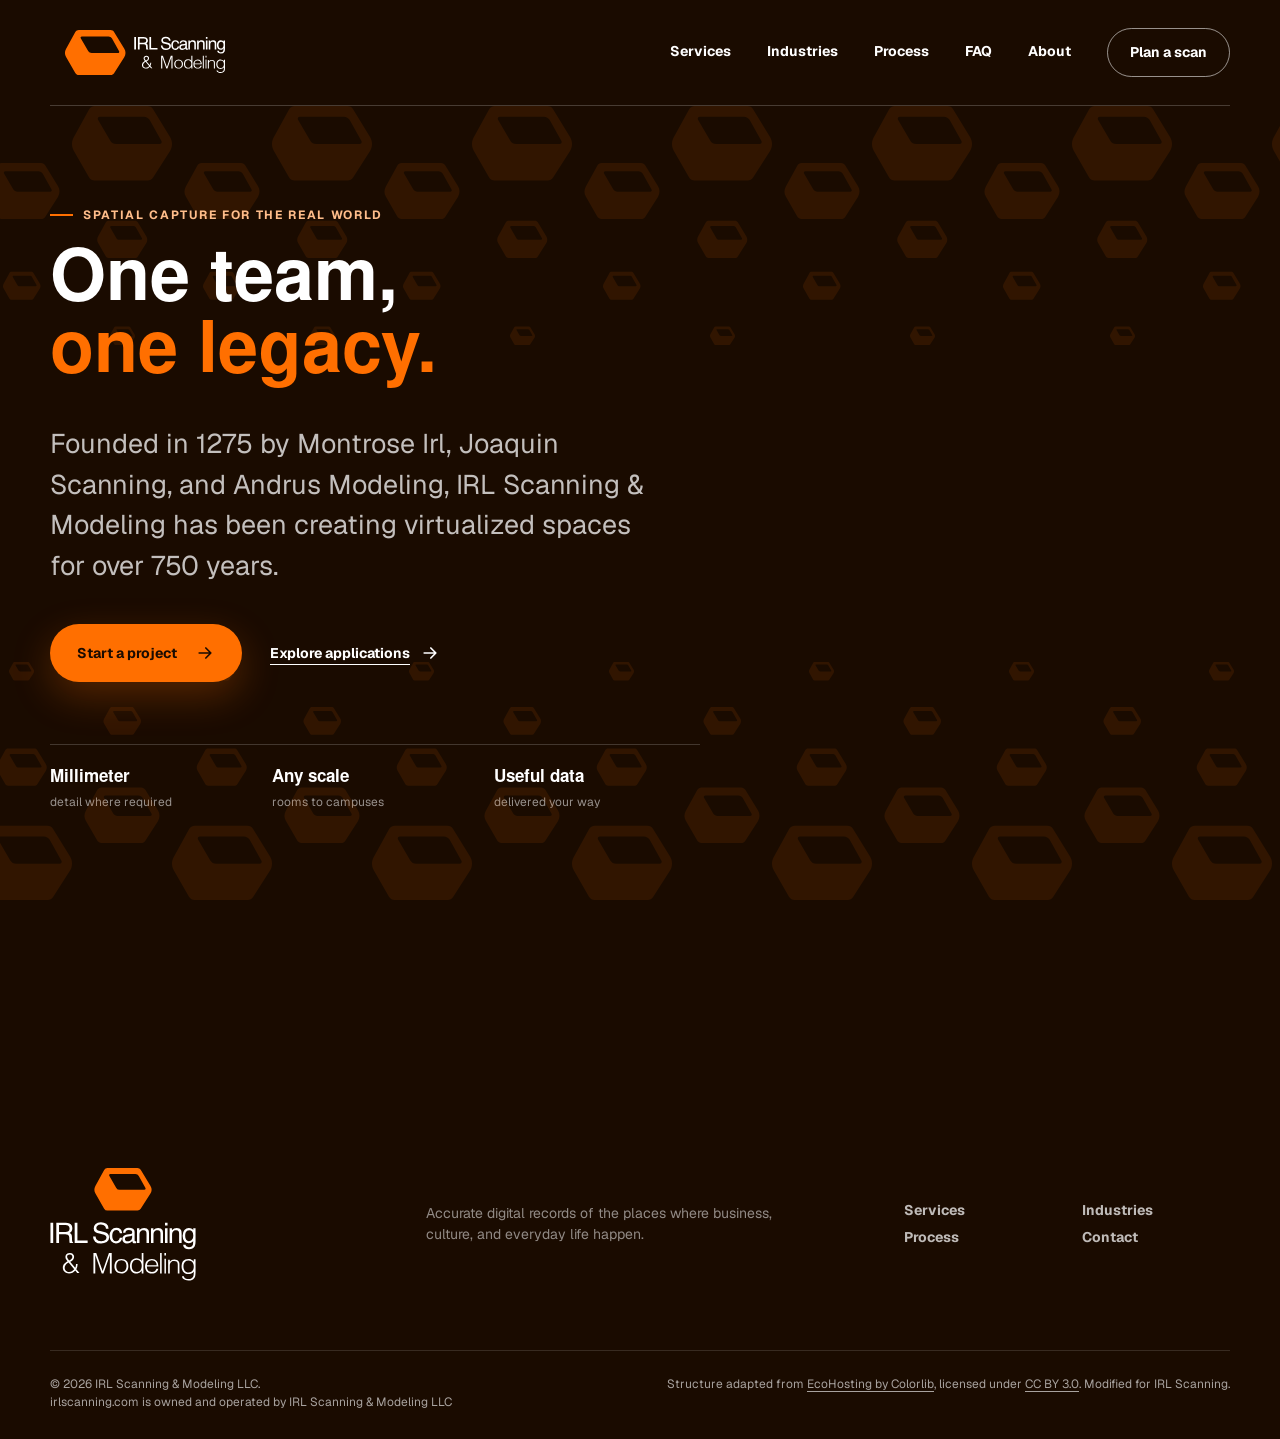
==== public/about.html @ f0e257f5 "feat: add placeholder about.html page" ====
<!doctype html>
<html lang="en">
  <head>
    <meta charset="utf-8" />
    <meta name="viewport" content="width=device-width, initial-scale=1" />
    <meta
      name="description"
      content="IRL Scanning creates accurate 3D digital records of venues, properties, museums, and complex environments."
    />
    <meta name="theme-color" content="#1a0b00" />
    <title>IRL Scanning | About Us</title>
    <link rel="icon" href="favicon.svg" type="image/svg+xml" sizes="any" />
    <link
      rel="preload"
      href="fonts/nimbus-sans-l-bold.otf"
      as="font"
      type="font/otf"
      crossorigin
    />
    <link
      rel="preload"
      href="fonts/geist-variable.woff2"
      as="font"
      type="font/woff2"
      crossorigin
    />
    <link rel="stylesheet" href="styles.css" />
  </head>
  <body class="contact-page">
    <a class="skip-link" href="#main-content">Skip to contact form</a>

    <svg class="icon-library" aria-hidden="true">
      <symbol id="icon-arrow" viewBox="0 0 24 24">
        <path d="M5 12h14m-6-6 6 6-6 6" />
      </symbol>
    </svg>

    <header class="site-header">
      <div class="shell header-inner">
        <a class="brand" href="index.html">
          <img
            class="brand-logo"
            src="images/IRL_Logo_Hrz_Orng_Wht.svg"
            width="1781"
            height="703"
            alt="IRL Scanning and Modeling"
          />
        </a>

        <nav class="desktop-nav" aria-label="Primary navigation">
          <a href="index.html#services">Services</a>
          <a href="index.html#industries">Industries</a>
          <a href="index.html#process">Process</a>
          <a href="index.html#faq">FAQ</a>
          <a href="about.html">About</a>
          <a class="nav-cta" href="contact.html">Plan a scan</a>
        </nav>

        <details class="mobile-nav">
          <summary>Menu</summary>
          <nav aria-label="Mobile navigation">
            <a href="index.html#services">Services</a>
            <a href="index.html#industries">Industries</a>
            <a href="index.html#process">Process</a>
            <a href="index.html#faq">FAQ</a>
            <a href="about.html">About</a>
            <a href="contact.html">Plan a scan</a>
          </nav>
        </details>
      </div>
    </header>

    <main class="about-main" id="main-content">
      <section class="hero hero-about" id="top">
        <div class="shell">
          <div class="hero-copy">
            <p class="eyebrow eyebrow-light">
              <span></span> Spatial capture for the real world
            </p>
            <h1>One team,<br /><em>one legacy.</em></h1>
            <p class="hero-lede">
              Founded in 1275 by Montrose Irl, Joaquin Scanning, and Andrus
              Modeling, IRL Scanning &amp; Modeling has been creating
              virtualized spaces for over 750 years.<br />
            </p>
            <div class="hero-actions">
              <a class="button button-primary" href="contact.html"
                >Start a project
                <svg aria-hidden="true"><use href="#icon-arrow" /></svg>
              </a>
              <a class="text-link text-link-light" href="index.html#industries"
                >Explore applications
                <svg aria-hidden="true"><use href="#icon-arrow" /></svg>
              </a>
            </div>
            <dl class="hero-stats">
              <div>
                <dt>Millimeter</dt>
                <dd>detail where required</dd>
              </div>
              <div>
                <dt>Any scale</dt>
                <dd>rooms to campuses</dd>
              </div>
              <div>
                <dt>Useful data</dt>
                <dd>delivered your way</dd>
              </div>
            </dl>
          </div>
        </div>
      </section>
    </main>

    <footer class="site-footer">
      <div class="shell footer-main">
        <a class="brand footer-brand" href="#top">
          <img
            class="brand-logo"
            src="images/IRL_Logo_Vrt_Orng_Wht.svg"
            width="354"
            height="279"
            alt="IRL Scanning and Modeling"
          />
        </a>
        <p>
          Accurate digital records of the places where business, culture, and
          everyday life happen.
        </p>
        <nav aria-label="Footer navigation">
          <a href="#services">Services</a>
          <a href="#industries">Industries</a>
          <a href="#process">Process</a>
          <a href="contact.html">Contact</a>
        </nav>
      </div>
      <div class="shell footer-bottom">
        <p>
          &copy; 2026 IRL Scanning &amp; Modeling LLC.<br />irlscanning.com is
          owned and operated by IRL Scanning &amp; Modeling LLC
        </p>
        <p>
          Structure adapted from
          <a href="https://colorlib.com/wp/template/ecohosting/"
            >EcoHosting by Colorlib</a
          >, licensed under
          <a href="https://creativecommons.org/licenses/by/3.0/">CC BY 3.0</a>.
          Modified for IRL Scanning.
        </p>
      </div>
    </footer>
  </body>
</html>
---- public/styles.css ----
@font-face {
  font-family: "Nimbus Sans L";
  src: url("fonts/nimbus-sans-l-bold.otf") format("opentype");
  font-display: swap;
  font-style: normal;
  font-weight: 700;
}

@font-face {
  font-family: "Geist";
  src: url("fonts/geist-variable.woff2") format("woff2");
  font-display: swap;
  font-style: normal;
  font-weight: 100 900;
}

:root {
  color-scheme: light;
  --ink: #1a0b00;
  --orange: #ff6f00;
  --dark-orange: #a34700;
  --light-orange: #ffbd8a;
  --cream: #fff2e9;
  --warm-white: #f9f4f2;
  --white: #ffffff;
  --blue: #0053ce;
  --yellow: #ffce00;
  --pink: #ffa1cc;
  --heading: "Nimbus Sans L", "Helvetica Neue", Arial, sans-serif;
  --body: "Geist", "Helvetica Neue", Arial, sans-serif;
  --type-h1-size: 72px;
  --type-h2-size: 60px;
  --type-h3-size: 40px;
  --type-body-size: 27px;
  --type-heading-line: 1;
  --type-body-line: 1.5;
  --brand-logo-width: 190px;
  --footer-logo-layout-offset: -14.96px -22.44px -22.44px;
  --shadow: 0 24px 70px rgba(26, 11, 0, 0.12);
  --radius: 28px;
  --shell: min(1180px, calc(100% - 48px));
}

* {
  box-sizing: border-box;
}

html {
  scroll-behavior: smooth;
  scroll-padding-top: 106px;
}

body {
  margin: 0;
  overflow-x: hidden;
  background: var(--warm-white);
  color: var(--ink);
  font-family: var(--body);
  font-size: var(--type-body-size);
  line-height: var(--type-body-line);
  -webkit-font-smoothing: antialiased;
}

body::selection {
  background: var(--yellow);
  color: var(--ink);
}

a {
  color: inherit;
}

svg {
  display: block;
}

.icon-library {
  position: absolute;
  width: 0;
  height: 0;
  overflow: hidden;
}

.skip-link {
  position: fixed;
  top: 12px;
  left: 12px;
  z-index: 100;
  padding: 10px 16px;
  transform: translateY(-160%);
  border-radius: 100px;
  background: var(--white);
  color: var(--ink);
  font-weight: 700;
}

.skip-link:focus {
  transform: translateY(0);
}

.shell {
  width: var(--shell);
  margin-inline: auto;
}

.section {
  padding-block: 120px;
}

.site-header {
  position: sticky;
  background: var(--ink);
  inset: 0 0 auto;
  z-index: 20;
  color: var(--white);
}

.header-inner {
  min-height: 106px;
  display: flex;
  align-items: center;
  justify-content: space-between;
  border-bottom: 1px solid rgba(255, 255, 255, 0.2);
}

.brand {
  display: block;
  flex: 0 0 auto;
  color: inherit;
  text-decoration: none;
}

.brand-logo {
  display: block;
  width: var(--brand-logo-width);
  height: auto;
}

.footer-brand {
  justify-self: start;
  margin: var(--footer-logo-layout-offset);
}

.desktop-nav {
  display: flex;
  align-items: center;
  gap: 36px;
}

.desktop-nav a,
.mobile-nav a {
  font-size: 14px;
  font-weight: 700;
  text-decoration: none;
}

.desktop-nav a:not(.nav-cta) {
  padding-block: 14px;
  border-bottom: 2px solid transparent;
}

.desktop-nav a:not(.nav-cta):hover,
.desktop-nav a:not(.nav-cta):focus-visible {
  border-color: var(--blue);
}

.nav-cta {
  padding: 13px 22px;
  border: 1px solid rgba(255, 255, 255, 0.55);
  border-radius: 999px;
  transition:
    transform 180ms ease,
    background-color 180ms ease,
    color 180ms ease;
}

.nav-cta:hover,
.nav-cta:focus-visible,
.mobile-nav summary:hover,
.mobile-nav summary:focus-visible {
  border-color: var(--blue);
  background: var(--blue);
}

.mobile-nav {
  display: none;
}

.mobile-nav a:hover {
  background: var(--blue);
  color: var(--white);
}

.hero {
  position: relative;
  min-height: 900px;
  overflow: hidden;
  padding-top: 10px;
  background: var(--ink);
  color: var(--white);
}

.hero-about {
  background: none;
}

.hero-glow {
  position: absolute;
  bottom: -10px;
  left: 0;
  width: 100%;
  height: 130px;
}

.hero-glow path {
  fill: var(--orange);
}

.hero-grid {
  position: relative;
  z-index: 2;
  min-height: 690px;
  display: grid;
  grid-template-columns: minmax(0, 1.02fr) minmax(420px, 0.98fr);
  align-items: center;
  gap: 32px;
  padding-block: 70px 110px;
}

/* Full logo option */
/* .hero-grid::before {
  content: "";
  position: absolute;
  top: 50px;
  left: -120px;
  width: 580px;
  height: 580px;
  background-image: url("favicon.svg");
  background-position: top left;
  background-repeat: no-repeat;
  background-size: contain;
  opacity: 0.1;
  pointer-events: none;
} */

/* inverted logo upper bar option */
.hero-grid::before {
  content: "";
  position: absolute;
  top: -1800px;
  left: -1100px;
  width: 2080px;
  height: 2080px;
  background-image: url("favicon.svg");
  background-position: top left;
  background-repeat: no-repeat;
  background-size: contain;
  opacity: 0.1;
  transform: scaleX(-1) rotate(180deg);
  pointer-events: none;
}

.eyebrow,
.section-kicker {
  display: flex;
  align-items: center;
  gap: 10px;
  margin: 0 0 24px;
  color: var(--dark-orange);
  font-size: 12px;
  font-weight: 700;
  letter-spacing: 0.14em;
  text-transform: uppercase;
}

.eyebrow span {
  width: 23px;
  height: 2px;
  background: var(--orange);
}

.eyebrow-light {
  color: var(--light-orange);
}

.hero h1,
.section-heading h2,
.feature-copy h2,
.faq-intro h2,
.contact h2 {
  margin: 0;
  font-family: var(--heading);
  font-weight: 700;
  letter-spacing: 0;
}

.hero h1 {
  max-width: 720px;
  font-size: var(--type-h1-size);
  line-height: var(--type-heading-line);
}

.hero h1 em {
  color: var(--orange);
  font-style: normal;
}

.hero-lede {
  max-width: 620px;
  margin: 32px 0 38px;
  color: rgba(255, 255, 255, 0.74);
  font-size: var(--type-body-size);
  line-height: var(--type-body-line);
}

.hero-actions {
  display: flex;
  align-items: center;
  gap: 28px;
}

.button {
  min-height: 58px;
  display: inline-flex;
  align-items: center;
  justify-content: center;
  gap: 18px;
  padding: 14px 27px;
  border: 0;
  border-radius: 999px;
  font-size: 14px;
  font-weight: 700;
  text-decoration: none;
  transition:
    transform 180ms ease,
    background-color 180ms ease,
    color 180ms ease;
}

.button svg,
.text-link svg,
.project-types svg {
  width: 20px;
  height: 20px;
  fill: none;
  stroke: currentColor;
  stroke-width: 2;
  stroke-linecap: round;
  stroke-linejoin: round;
}

.button:hover,
.button:focus-visible {
  transform: translateY(-3px);
}

.button-primary {
  background: var(--orange);
  color: var(--ink);
  box-shadow: 0 14px 38px rgba(255, 111, 0, 0.25);
}

.button-primary:hover,
.button-primary:focus-visible {
  background: var(--yellow);
}

.button-dark {
  background: var(--ink);
  color: var(--white);
}

.button-dark:hover,
.button-dark:focus-visible {
  background: var(--blue);
}

.button-small {
  min-height: 45px;
  gap: 10px;
  padding: 10px 15px;
  font-size: 13px;
  font-weight: 700;
}

.text-link {
  display: inline-flex;
  align-items: center;
  gap: 10px;
  color: var(--dark-orange);
  font-size: 14px;
  font-weight: 700;
  text-underline-offset: 6px;
}

.text-link-light {
  color: var(--white);
}

.text-link:hover svg,
.text-link:focus-visible svg {
  transform: translateX(5px);
}

.hero-stats {
  max-width: 650px;
  display: grid;
  grid-template-columns: repeat(3, 1fr);
  gap: 16px;
  margin: 62px 0 0;
  padding-top: 24px;
  border-top: 1px solid rgba(255, 255, 255, 0.18);
}

.hero-stats div {
  display: grid;
}

.hero-stats dt {
  font: 700 17px/1.2 var(--heading);
}

.hero-stats dd {
  margin: 4px 0 0;
  color: rgba(255, 255, 255, 0.55);
  font-size: 12px;
}

.scan-visual {
  position: relative;
  min-width: 0;
  transform: translateX(35px);
}

.scan-visual > img {
  width: 100%;
}

.scan-label {
  position: absolute;
  padding: 9px 13px;
  border: 1px solid rgba(255, 255, 255, 0.24);
  border-radius: 8px;
  background: rgba(26, 11, 0, 0.72);
  color: rgba(255, 255, 255, 0.76);
  font: 700 10px/1 var(--body);
  letter-spacing: 0.1em;
  text-transform: uppercase;
  backdrop-filter: blur(10px);
}

.scan-label-top {
  top: 14%;
  right: 3%;
  display: flex;
  align-items: center;
  gap: 8px;
}

.scan-label-top span {
  width: 7px;
  height: 7px;
  border-radius: 50%;
  background: var(--yellow);
  box-shadow: 0 0 12px var(--yellow);
}

.scan-label-bottom {
  right: 7%;
  bottom: 14%;
}

.brief-strip {
  position: relative;
  z-index: 4;
  background: var(--orange);
}

.brief-grid {
  min-height: 190px;
  display: grid;
  grid-template-columns: 0.8fr 1.2fr;
  align-items: center;
  gap: 20px;
}

.section-kicker {
  margin-bottom: 8px;
  color: var(--ink);
}

.brief-grid h2 {
  margin: 0;
  font: 700 var(--type-h2-size)/var(--type-heading-line) var(--heading);
  letter-spacing: 0;
}

.project-types {
  display: flex;
  flex-wrap: wrap;
  justify-content: flex-end;
  gap: 10px;
}

.services {
  background: var(--cream);
}

.section-heading {
  margin-bottom: 68px;
}

.centered {
  max-width: 760px;
  margin-inline: auto;
  text-align: center;
}

.centered .eyebrow {
  justify-content: center;
}

.section-heading h2,
.feature-copy h2,
.faq-intro h2,
.contact h2 {
  font-size: var(--type-h2-size);
  line-height: var(--type-heading-line);
}

.section-heading > p:last-child,
.split-heading > p:not(.eyebrow),
.feature-copy > p:not(.eyebrow),
.faq-intro > p:not(.eyebrow) {
  color: rgba(26, 11, 0, 0.66);
  font-size: var(--type-body-size);
  line-height: var(--type-body-line);
}

.centered > p:last-child {
  max-width: 630px;
  margin: 24px auto 0;
}

.service-grid {
  display: grid;
  grid-template-columns: repeat(3, 1fr);
  border-top: 1px solid rgba(26, 11, 0, 0.14);
  border-left: 1px solid rgba(26, 11, 0, 0.14);
}

.service-card {
  min-height: 310px;
  padding: 40px;
  border-right: 1px solid rgba(26, 11, 0, 0.14);
  border-bottom: 1px solid rgba(26, 11, 0, 0.14);
  transition:
    background-color 180ms ease,
    transform 180ms ease;
}

.service-card:hover {
  position: relative;
  z-index: 1;
  background: var(--white);
  transform: translateY(-5px);
  box-shadow: var(--shadow);
}

.icon-box {
  width: 58px;
  height: 58px;
  display: grid;
  place-items: center;
  margin-bottom: 46px;
  border-radius: 18px;
  background: var(--orange);
}

.icon-box svg {
  width: 30px;
  height: 30px;
  fill: none;
  stroke: var(--ink);
  stroke-width: 1.7;
  stroke-linecap: round;
  stroke-linejoin: round;
}

.service-card:nth-child(2) .icon-box,
.service-card:nth-child(5) .icon-box {
  background: var(--yellow);
}

.service-card:nth-child(3) .icon-box,
.service-card:nth-child(6) .icon-box {
  background: var(--pink);
}

.service-card h3,
.industry-card h3,
.process-grid h3 {
  margin: 0;
  font: 700 var(--type-h3-size)/var(--type-heading-line) var(--heading);
  letter-spacing: 0;
}

.service-card p {
  margin: 14px 0 0;
  color: rgba(26, 11, 0, 0.62);
  font-size: var(--type-body-size);
  line-height: var(--type-body-line);
}

.industries {
  position: relative;
  overflow: hidden;
  background: var(--ink);
  color: var(--white);
}

.industries::before {
  content: "";
  position: absolute;
  top: -10%;
  left: -10%;
  width: 110%;
  height: 110%;
  background-image: url("images/IRL_Logomark_tiled_atomic.svg");
  background-position: top left;
  background-repeat: repeat;
  background-size: 700px auto;
  opacity: 0.1;
  pointer-events: none;
}

.industries::after {
  content: "";
  position: absolute;
  inset: 0;
  background: linear-gradient(
    45deg,
    var(--ink) 0 10%,
    transparent 30% 70%,
    var(--ink) 90% 100%
  );
  pointer-events: none;
}

.industries > .shell {
  position: relative;
  z-index: 1;
}

.split-heading {
  display: grid;
  grid-template-columns: 1.15fr 0.65fr;
  align-items: start;
  gap: 100px;
}

.split-heading p:not(.eyebrow) {
  margin: 0 0 4px;
  color: rgba(255, 255, 255, 0.66);
}

.industry-grid {
  display: grid;
  grid-template-columns: repeat(3, 1fr);
  gap: 18px;
}

.industry-card {
  min-height: 510px;
  display: flex;
  flex-direction: column;
  justify-content: start;
  padding: 34px;
  border-radius: var(--radius);
  color: var(--ink);
  transition: transform 180ms ease;
}

.industry-card:hover {
  transform: translateY(-8px);
}

.industry-card-orange {
  background: var(--orange);
}

.industry-card-cream {
  background: var(--cream);
}

.industry-card-blue {
  background: var(--blue);
  color: var(--white);
}

.card-number {
  align-self: flex-end;
  font: 700 14px/1 var(--body);
}

.card-label {
  margin: 0 0 16px;
  font-size: 18px;
  font-weight: 700;
  letter-spacing: 0.12em;
  text-transform: uppercase;
}

.industry-card h3 {
  font-size: var(--type-h3-size);
}

.industry-card div > p:last-child {
  margin: 20px 0 0;
  font-size: var(--type-body-size);
  line-height: var(--type-body-line);
}

.feature {
  background: var(--warm-white);
}

.feature-grid {
  display: grid;
  grid-template-columns: 1fr 0.9fr;
  align-items: center;
  gap: 100px;
}

.feature-art {
  position: relative;
  min-height: 590px;
  overflow: hidden;
  border-radius: var(--radius);
  background: var(--orange);
}

.feature-art::before,
.feature-art::after {
  content: "";
  position: absolute;
  border-radius: 50%;
}

.feature-art::before {
  width: 390px;
  height: 390px;
  top: 100px;
  left: 75px;
  background: var(--ink);
  box-shadow: 0 0 0 60px rgba(255, 206, 0, 0.26);
}

.feature-art::after {
  width: 190px;
  height: 190px;
  right: -50px;
  bottom: -30px;
  background: var(--pink);
}

.cloud-ring {
  position: absolute;
  z-index: 2;
  top: 50%;
  left: 50%;
  border: 1px solid rgba(255, 255, 255, 0.6);
  border-radius: 50%;
  transform: translate(-50%, -50%) rotate(-15deg);
}

.ring-one {
  width: 210px;
  height: 90px;
}

.ring-two {
  width: 330px;
  height: 150px;
  border-style: dashed;
}

.ring-three {
  width: 470px;
  height: 230px;
  opacity: 0.45;
}

.cloud-core {
  position: absolute;
  z-index: 3;
  inset: 50% auto auto 50%;
  width: 110px;
  height: 180px;
  transform: translate(-50%, -50%);
}

.cloud-core span {
  position: absolute;
  width: 7px;
  height: 7px;
  border-radius: 50%;
  background: var(--yellow);
  box-shadow: 0 0 20px var(--yellow);
}

.cloud-core span:nth-child(1) {
  top: 0;
  left: 48%;
}
.cloud-core span:nth-child(2) {
  top: 42%;
  left: 5%;
}
.cloud-core span:nth-child(3) {
  top: 47%;
  right: 2%;
}
.cloud-core span:nth-child(4) {
  bottom: 0;
  left: 52%;
}

.feature-art > p {
  position: absolute;
  z-index: 4;
  bottom: 26px;
  left: 30px;
  margin: 0;
  color: var(--white);
  font-size: 11px;
  font-weight: 700;
  letter-spacing: 0.13em;
  text-transform: uppercase;
}

.feature-copy > p:not(.eyebrow) {
  margin: 28px 0;
}

.check-list {
  display: grid;
  gap: 12px;
  margin: 0 0 34px;
  padding: 0;
  list-style: none;
}

.check-list li {
  display: flex;
  align-items: center;
  gap: 12px;
  font-size: var(--type-body-size);
  font-weight: 700;
  line-height: var(--type-body-line);
}

.check-list svg {
  width: 25px;
  height: 25px;
  padding: 4px;
  border-radius: 50%;
  background: var(--orange);
  fill: none;
  stroke: var(--ink);
  stroke-width: 2.4;
}

.process {
  background: var(--blue);
  color: var(--white);
}

.process .section-heading {
  margin-bottom: 76px;
}

.process .eyebrow-light {
  color: var(--white);
}

.process-grid {
  display: grid;
  grid-template-columns: repeat(4, 1fr);
  gap: 0;
  margin: 0;
  padding: 0;
  list-style: none;
  counter-reset: process;
}

.process-grid li {
  min-height: 270px;
  padding: 26px 30px;
  border-top: 1px solid rgba(255, 255, 255, 0.4);
  border-right: 1px solid rgba(255, 255, 255, 0.22);
}

.process-grid li:last-child {
  border-right: 0;
}

.process-grid li > span {
  display: block;
  margin-bottom: 65px;
  color: var(--white);
  font-size: 12px;
  font-weight: 700;
}

.process-grid h3 {
  font-size: var(--type-h3-size);
}

.process-grid p {
  margin: 14px 0 0;
  color: rgba(255, 255, 255, 0.9);
  font-size: var(--type-body-size);
  line-height: var(--type-body-line);
}

.faq {
  background: var(--cream);
}

.faq-grid {
  display: grid;
  grid-template-columns: 0.72fr 1.28fr;
  gap: 110px;
}

.faq-intro {
  align-self: start;
  position: sticky;
  top: 40px;
}

.faq-intro > p:not(.eyebrow) {
  margin: 24px 0 34px;
}

.questions {
  border-top: 1px solid rgba(26, 11, 0, 0.2);
}

.questions details {
  border-bottom: 1px solid rgba(26, 11, 0, 0.2);
}

.questions summary {
  position: relative;
  padding: 28px 56px 28px 0;
  cursor: pointer;
  font: 700 var(--type-h3-size)/var(--type-heading-line) var(--heading);
  letter-spacing: 0;
  list-style: none;
}

.questions summary::-webkit-details-marker {
  display: none;
}

.questions summary::after {
  content: "+";
  position: absolute;
  top: 25px;
  right: 10px;
  color: var(--orange);
  font: 400 30px/1 var(--body);
}

.questions details[open] summary::after {
  content: "−";
}

.questions details p {
  max-width: 620px;
  margin: -8px 0 30px;
  color: rgba(26, 11, 0, 0.64);
}

.testimonial {
  overflow: hidden;
  background: var(--light-orange);
}

.testimonial-inner {
  position: relative;
  min-height: 480px;
  display: grid;
  grid-template-columns: 0.2fr 1fr;
  align-items: center;
}

.quote-mark {
  align-self: start;
  margin-top: 95px;
  color: var(--orange);
  font: 700 140px/1 var(--heading);
}

.testimonial blockquote {
  position: relative;
  z-index: 2;
  max-width: 850px;
  margin: 0;
}

.testimonial blockquote p {
  margin: 0;
  font: 700 var(--type-h2-size)/var(--type-heading-line) var(--heading);
  letter-spacing: 0;
}

.testimonial blockquote footer {
  margin-top: 28px;
  font-size: 13px;
  font-weight: 700;
  letter-spacing: 0.1em;
  text-transform: uppercase;
}

.testimonial-orbit {
  position: absolute;
  right: -90px;
  bottom: -145px;
  width: 420px;
  height: 420px;
  border: 2px solid rgba(26, 11, 0, 0.16);
  border-radius: 50%;
}

.testimonial-orbit span {
  position: absolute;
  width: 18px;
  height: 18px;
  border-radius: 50%;
  background: var(--orange);
}

.testimonial-orbit span:nth-child(1) {
  top: 33px;
  left: 105px;
}
.testimonial-orbit span:nth-child(2) {
  top: 170px;
  left: -24px;
  background: var(--blue);
}
.testimonial-orbit span:nth-child(3) {
  top: 14px;
  right: 65px;
  background: var(--pink);
}

.contact {
  position: relative;
  overflow: hidden;
  background: var(--ink);
  color: var(--white);
}

.contact::before {
  content: "";
  position: absolute;
  top: 10%;
  left: 0px;
  width: 100%;
  height: 100%;
  background-image: url("images/IRL_Logomark_tiled.svg");
  background-position: top left -50px;
  background-repeat: repeat-x;
  background-size: auto 80%;
  opacity: 0.1;
  pointer-events: none;
}

.contact::after {
  content: "";
  position: absolute;
  inset: 0;
  background:
    linear-gradient(to right, var(--ink) 100px, transparent) left / 300px 100%
      no-repeat,
    linear-gradient(to left, var(--ink) 100px, transparent) right / 300px 100%
      no-repeat;
  pointer-events: none;
}

.contact-inner {
  position: relative;
  z-index: 1;
  display: grid;
  grid-template-columns: 1.1fr 0.9fr;
  align-items: start;
  gap: 100px;
}

.contact h2 {
  color: var(--white);
  font-size: var(--type-h2-size);
}

.contact-copy > p {
  margin: 0 0 34px;
  color: rgba(255, 255, 255, 0.66);
}

.site-footer {
  padding: 72px 0 28px;
  background: var(--ink);
  color: var(--white);
}

.contact-page-main {
  min-height: 100vh;
  padding-top: 10px;
  background: var(--ink);
  color: var(--white);
}

.about-main {
  min-height: 100vh;
  padding-top: 90px;
  background: var(--ink);
  color: var(--white);
}

.contact-page-hero {
  position: relative;
  overflow: hidden;
  padding-block: 110px 120px;
}

.contact-page-hero::before {
  content: "";
  position: absolute;
  top: 20px;
  left: -10%;
  width: 110%;
  height: 100%;
  background-image: url("images/IRL_Logomark_tiled_atomic.svg");
  background-position: top left;
  background-repeat: repeat;
  background-size: 500px auto;
  opacity: 0.1;
  pointer-events: none;
}

.contact-page-hero::after {
  content: "";
  position: absolute;
  inset: 0;
  background:
    linear-gradient(to bottom, transparent, var(--ink)) bottom / 100% 120px
      no-repeat,
    linear-gradient(
      -45deg,
      var(--ink) 0 20%,
      transparent 40% 60%,
      var(--ink) 80% 100%
    );
  pointer-events: none;
}

.contact-page-grid {
  position: relative;
  z-index: 1;
  display: grid;
  grid-template-columns: minmax(0, 0.82fr) minmax(520px, 1.18fr);
  align-items: start;
  gap: 90px;
}

.contact-page-intro {
  position: sticky;
  top: 40px;
}

.contact-page-intro h1 {
  max-width: 580px;
  margin: 0;
  font: 700 var(--type-h1-size)/var(--type-heading-line) var(--heading);
  letter-spacing: 0;
}

.contact-page-intro > p:not(.eyebrow) {
  max-width: 520px;
  margin: 30px 0 0;
  color: rgba(255, 255, 255, 0.72);
  font-size: var(--type-body-size);
  line-height: var(--type-body-line);
}

.contact-direct {
  display: inline-flex;
  margin-top: 34px;
  color: var(--light-orange);
  font-weight: 700;
  text-underline-offset: 6px;
}

.contact-form {
  display: grid;
  gap: 25px;
  padding: 48px;
  border-radius: var(--radius);
  background: var(--cream);
  color: var(--ink);
  box-shadow: var(--shadow);
}

.contact-form-header {
  padding-bottom: 24px;
  border-bottom: 1px solid rgba(26, 11, 0, 0.16);
}

.contact-form-header h2 {
  margin: 0;
  font: 700 var(--type-h3-size)/var(--type-heading-line) var(--heading);
  letter-spacing: 0;
}

.contact-form-header p {
  margin: 10px 0 0;
  color: rgba(26, 11, 0, 0.64);
  font-size: 14px;
}

.form-row {
  display: grid;
  grid-template-columns: repeat(2, minmax(0, 1fr));
  gap: 20px;
}

.form-field {
  display: grid;
  gap: 8px;
}

.form-field label,
.form-field legend {
  padding: 0;
  font-size: 14px;
  font-weight: 700;
}

.form-field input,
.form-field select,
.form-field textarea {
  width: 100%;
  min-height: 52px;
  padding: 13px 15px;
  border: 1px solid rgba(26, 11, 0, 0.25);
  border-radius: 12px;
  background: var(--white);
  color: var(--ink);
  font: 400 16px/1.5 var(--body);
}

.form-field textarea {
  min-height: 170px;
  resize: vertical;
}

.form-field input:focus,
.form-field select:focus,
.form-field textarea:focus {
  border-color: var(--orange);
  outline: 3px solid rgba(255, 111, 0, 0.2);
  outline-offset: 1px;
}

.form-field input::placeholder,
.form-field textarea::placeholder {
  color: rgba(26, 11, 0, 0.52);
}

.contact-form .button {
  justify-self: start;
  cursor: pointer;
}

.form-disclosure,
.form-status {
  margin: 0;
  color: rgba(26, 11, 0, 0.64);
  font-size: 13px;
}

.form-status:not(:empty) {
  padding: 12px 14px;
  border-left: 4px solid var(--orange);
  background: var(--white);
  color: var(--ink);
}

.about-main::before {
  content: "";
  position: absolute;
  top: 106px;
  left: -10%;
  width: 110%;
  height: 100%;
  background-image: url("images/IRL_Logomark_tiled_Fade_D-T.svg");
  background-position: top left;
  background-repeat: repeat-x;
  background-size: 200px auto;
  opacity: 0.1;
  pointer-events: none;
}

.about-main::after {
  content: "";
  position: absolute;
  bottom: 0px;
  left: -10%;
  width: 110%;
  height: 100%;
  background-image: url("images/IRL_Logomark_tiled_Fade_U-T.svg");
  background-position: bottom left;
  background-repeat: repeat-x;
  background-size: 200px auto;
  opacity: 0.1;
  pointer-events: none;
}

.footer-main {
  display: grid;
  grid-template-columns: 0.75fr 1fr 0.8fr;
  align-items: start;
  gap: 70px;
  padding-bottom: 70px;
}

.footer-main > p,
.footer-main nav {
  align-self: center;
}

.footer-main > p {
  max-width: 390px;
  margin: 0;
  color: rgba(255, 255, 255, 0.52);
  font-size: 14px;
}

.footer-main nav {
  display: grid;
  grid-template-columns: repeat(2, 1fr);
  gap: 6px 30px;
}

.footer-main nav a {
  color: rgba(255, 255, 255, 0.72);
  font-size: 14px;
  font-weight: 700;
  text-decoration: none;
}

.footer-main nav a:hover,
.footer-main nav a:focus-visible,
.footer-bottom a:hover,
.footer-bottom a:focus-visible {
  color: var(--orange);
}

.footer-bottom {
  display: flex;
  justify-content: space-between;
  gap: 40px;
  padding-top: 24px;
  border-top: 1px solid rgba(255, 255, 255, 0.13);
}

.footer-bottom p {
  max-width: 720px;
  margin: 0;
  color: rgba(255, 255, 255, 0.62);
  font-size: 12px;
}

.footer-bottom a {
  text-underline-offset: 3px;
}

:focus-visible {
  outline: 3px solid var(--yellow);
  outline-offset: 4px;
}

@media (max-width: 1050px) {
  .hero {
    min-height: 820px;
  }

  .hero-grid {
    grid-template-columns: 1fr 0.75fr;
  }

  .scan-visual {
    transform: translateX(55px) scale(1.15);
  }

  .service-card {
    padding: 30px;
  }

  .industry-grid {
    grid-template-columns: 1fr 1fr;
  }

  .industry-card:last-child {
    grid-column: 1 / -1;
    min-height: 400px;
  }

  .feature-grid,
  .faq-grid {
    gap: 60px;
  }
}

@media (max-width: 1000px) {
  :root {
    --shell: min(100% - 34px, 680px);
  }

  .section {
    padding-block: 88px;
  }

  .desktop-nav {
    display: none;
  }

  .mobile-nav {
    position: relative;
    display: block;
  }

  .mobile-nav summary {
    padding: 13px 22px;
    border: 1px solid rgba(255, 255, 255, 0.55);
    border-radius: 999px;
    cursor: pointer;
    font-size: 13px;
    font-weight: 700;
    list-style: none;
  }

  .mobile-nav summary::-webkit-details-marker {
    display: none;
  }

  .mobile-nav nav {
    position: absolute;
    top: calc(100% + 10px);
    right: 0;
    min-width: 210px;
    display: grid;
    overflow: hidden;
    border-radius: 16px;
    background: var(--white);
    color: var(--ink);
    box-shadow: var(--shadow);
  }

  .mobile-nav nav a {
    padding: 14px 18px;
    border-bottom: 1px solid rgba(26, 11, 0, 0.1);
  }

  .hero {
    min-height: auto;
  }

  .hero-grid {
    grid-template-columns: 1fr;
    padding-top: 80px;
  }

  .hero-copy {
    position: relative;
    z-index: 2;
  }

  .scan-visual {
    width: min(620px, 92vw);
    margin: -60px auto -30px;
    transform: none;
  }

  .brief-grid,
  .feature-grid,
  .faq-grid,
  .contact-inner {
    grid-template-columns: 1fr;
  }

  .brief-grid {
    padding-block: 40px;
    gap: 28px;
  }

  .project-types {
    justify-content: flex-start;
  }

  .service-grid {
    grid-template-columns: repeat(2, 1fr);
  }

  .split-heading {
    grid-template-columns: 1fr;
    gap: 24px;
  }

  .feature-grid {
    gap: 60px;
  }

  .feature-art {
    min-height: 520px;
  }

  .process-grid {
    grid-template-columns: repeat(2, 1fr);
  }

  .process-grid li:nth-child(2) {
    border-right: 0;
  }

  .faq-intro {
    position: static;
  }

  .testimonial-inner {
    grid-template-columns: 0.18fr 1fr;
  }

  .contact-inner {
    gap: 40px;
  }

  .footer-main {
    grid-template-columns: 1fr 1fr;
  }

  .footer-main > p {
    grid-column: 2;
  }

  .footer-main nav {
    grid-column: 1 / -1;
  }

  .contact-page-grid {
    grid-template-columns: 1fr;
    gap: 55px;
  }

  .contact-page-intro {
    position: static;
  }
}

@media (max-width: 560px) {
  :root {
    --shell: calc(100% - 28px);
    --radius: 22px;
    --brand-logo-width: 155px;
    --footer-logo-layout-offset: -12.21px -18.32px -18.32px;
  }

  .section {
    padding-block: 72px;
  }

  .header-inner {
    min-height: 82px;
  }

  .hero {
    padding-top: 82px;
  }

  .contact-page-main,
  .about-main {
    padding-top: 82px;
  }

  .contact-page-hero {
    padding-block: 72px;
  }

  .contact-page-hero::before {
    top: 18px;
    right: -24px;
    width: 270px;
    height: 220px;
    background-size: 48px auto;
  }

  .contact-form {
    gap: 22px;
    padding: 28px 20px;
  }

  .form-row {
    grid-template-columns: 1fr;
  }

  .contact-form .button {
    width: 100%;
  }

  .hero-grid {
    padding-top: 65px;
    padding-bottom: 95px;
  }

  .hero-lede {
    margin-block: 26px 30px;
  }

  .hero-actions {
    align-items: flex-start;
    flex-direction: column;
    gap: 20px;
  }

  .hero-stats {
    grid-template-columns: 1fr;
    gap: 14px;
    margin-top: 45px;
  }

  .hero-stats div {
    grid-template-columns: 95px 1fr;
    align-items: baseline;
  }

  .scan-visual {
    width: 118%;
    margin: -35px -9% -20px;
  }

  .scan-label {
    display: none;
  }

  .section-heading {
    margin-bottom: 46px;
  }

  .service-grid,
  .industry-grid,
  .process-grid {
    grid-template-columns: 1fr;
  }

  .service-card {
    min-height: auto;
  }

  .industry-card,
  .industry-card:last-child {
    min-height: 440px;
    grid-column: auto;
  }

  .feature-art {
    min-height: 420px;
  }

  .feature-art::before {
    top: 72px;
    left: calc(50% - 145px);
    width: 290px;
    height: 290px;
  }

  .ring-three {
    width: 350px;
  }

  .process-grid li,
  .process-grid li:nth-child(2) {
    min-height: auto;
    padding: 26px 8px 36px;
    border-right: 0;
  }

  .process-grid li > span {
    margin-bottom: 30px;
  }

  .testimonial-inner {
    min-height: 470px;
    grid-template-columns: 1fr;
    padding-block: 75px;
  }

  .quote-mark {
    position: absolute;
    top: 8px;
    margin: 0;
    font-size: 110px;
  }

  .contact-copy .button {
    width: 100%;
    padding-inline: 18px;
    font-size: 12px;
  }

  .footer-main {
    grid-template-columns: 1fr;
    gap: 35px;
  }

  .footer-main > p,
  .footer-main nav {
    grid-column: auto;
  }

  .footer-bottom {
    flex-direction: column;
    gap: 15px;
  }
}

@media (prefers-reduced-motion: reduce) {
  html {
    scroll-behavior: auto;
  }

  *,
  *::before,
  *::after {
    scroll-behavior: auto !important;
    transition-duration: 0.01ms !important;
  }
}
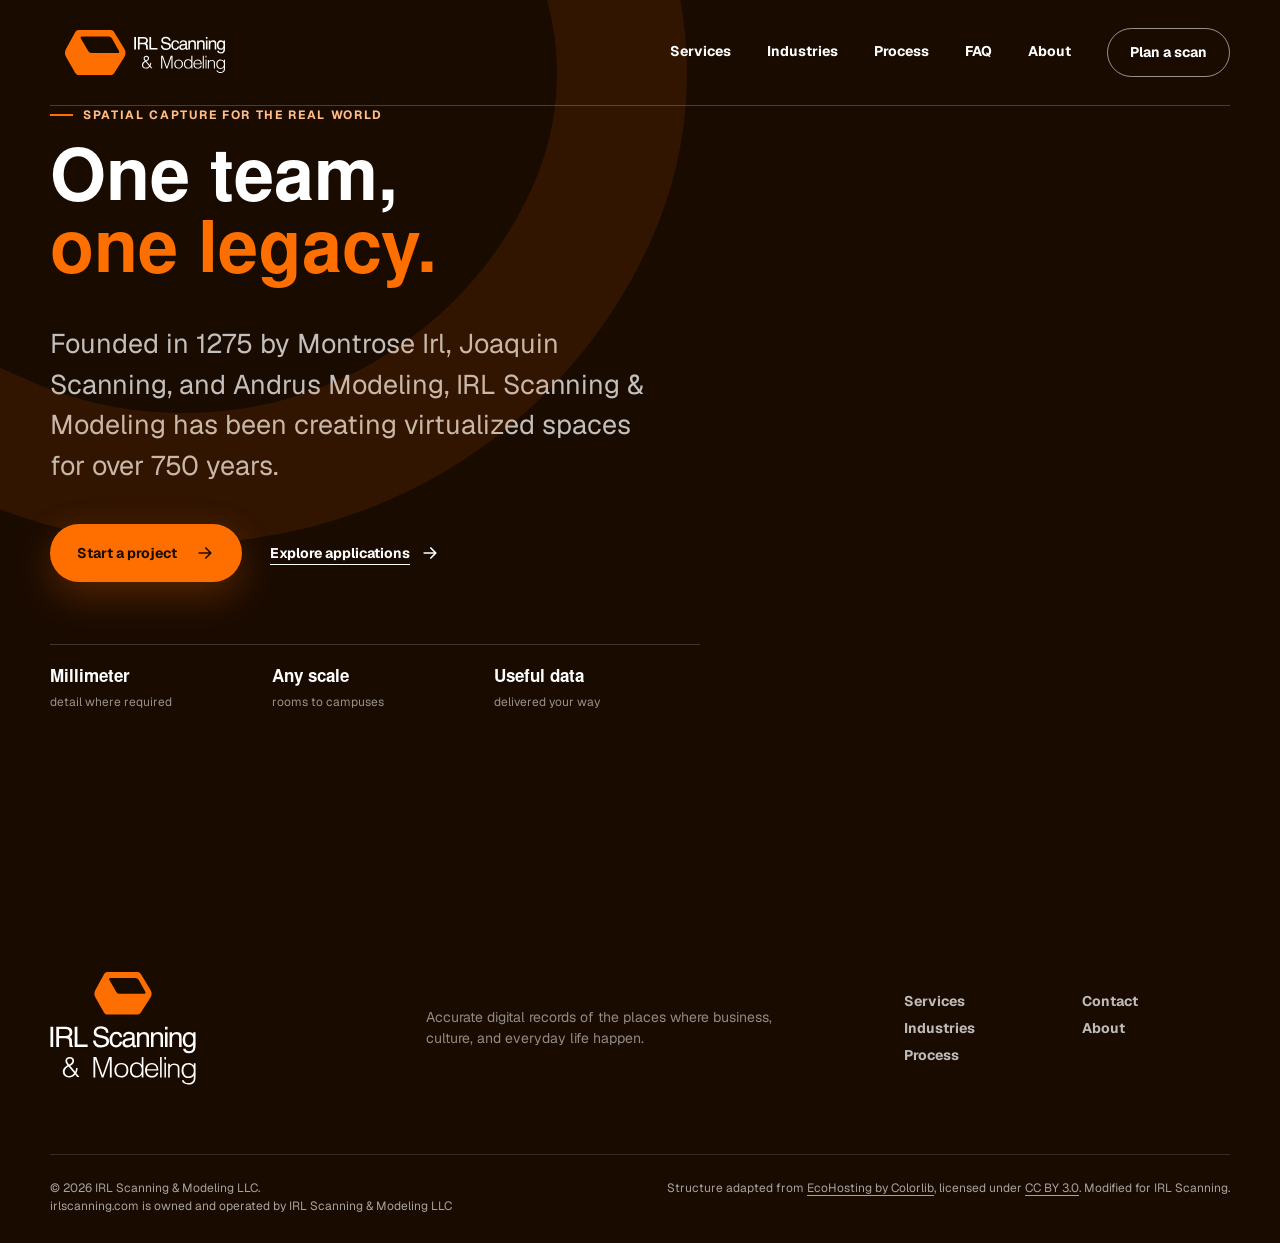
==== commit ece43632: "feat: add about page to footer links" ====
--- a/public/about.html
+++ b/public/about.html
@@ -128,10 +128,11 @@
           everyday life happen.
         </p>
         <nav aria-label="Footer navigation">
-          <a href="#services">Services</a>
-          <a href="#industries">Industries</a>
-          <a href="#process">Process</a>
+          <a href="index.html#services">Services</a>
           <a href="contact.html">Contact</a>
+          <a href="index.html#industries">Industries</a>
+          <a href="about.html" aria-current="page">About</a>
+          <a href="index.html#process">Process</a>
         </nav>
       </div>
       <div class="shell footer-bottom">
--- a/public/styles.css
+++ b/public/styles.css
@@ -23,7 +23,7 @@
   --cream: #fff2e9;
   --warm-white: #f9f4f2;
   --white: #ffffff;
-  --blue: #0053ce;
+  --blue: #0061ef;
   --yellow: #ffce00;
   --pink: #ffa1cc;
   --heading: "Nimbus Sans L", "Helvetica Neue", Arial, sans-serif;
@@ -47,7 +47,6 @@
 
 html {
   scroll-behavior: smooth;
-  scroll-padding-top: 106px;
 }
 
 body {
@@ -108,8 +107,7 @@
 }
 
 .site-header {
-  position: sticky;
-  background: var(--ink);
+  position: absolute;
   inset: 0 0 auto;
   z-index: 20;
   color: var(--white);
@@ -161,59 +159,53 @@
 
 .desktop-nav a:not(.nav-cta):hover,
 .desktop-nav a:not(.nav-cta):focus-visible {
-  border-color: var(--blue);
+  border-color: var(--orange);
 }
 
 .nav-cta {
   padding: 13px 22px;
   border: 1px solid rgba(255, 255, 255, 0.55);
   border-radius: 999px;
-  transition:
-    transform 180ms ease,
-    background-color 180ms ease,
-    color 180ms ease;
 }
 
 .nav-cta:hover,
-.nav-cta:focus-visible,
-.mobile-nav summary:hover,
-.mobile-nav summary:focus-visible {
-  border-color: var(--blue);
-  background: var(--blue);
+.nav-cta:focus-visible {
+  border-color: var(--orange);
+  background: var(--orange);
 }
 
 .mobile-nav {
   display: none;
-}
-
-.mobile-nav a:hover {
-  background: var(--blue);
-  color: var(--white);
 }
 
 .hero {
   position: relative;
   min-height: 900px;
   overflow: hidden;
-  padding-top: 10px;
+  padding-top: 106px;
   background: var(--ink);
   color: var(--white);
 }
 
-.hero-about {
-  background: none;
+.hero::before {
+  content: "";
+  position: absolute;
+  top: -360px;
+  left: -250px;
+  width: 660px;
+  height: 660px;
+  border: 130px solid rgba(255, 111, 0, 0.1);
+  border-radius: 46% 54% 68% 32%;
+  transform: rotate(24deg);
 }
 
 .hero-glow {
   position: absolute;
-  bottom: -10px;
-  left: 0;
-  width: 100%;
-  height: 130px;
-}
-
-.hero-glow path {
-  fill: var(--orange);
+  inset: auto -8vw -190px;
+  height: 310px;
+  border-radius: 50% 50% 0 0;
+  background: var(--orange);
+  transform: rotate(-2deg);
 }
 
 .hero-grid {
@@ -225,39 +217,6 @@
   align-items: center;
   gap: 32px;
   padding-block: 70px 110px;
-}
-
-/* Full logo option */
-/* .hero-grid::before {
-  content: "";
-  position: absolute;
-  top: 50px;
-  left: -120px;
-  width: 580px;
-  height: 580px;
-  background-image: url("favicon.svg");
-  background-position: top left;
-  background-repeat: no-repeat;
-  background-size: contain;
-  opacity: 0.1;
-  pointer-events: none;
-} */
-
-/* inverted logo upper bar option */
-.hero-grid::before {
-  content: "";
-  position: absolute;
-  top: -1800px;
-  left: -1100px;
-  width: 2080px;
-  height: 2080px;
-  background-image: url("favicon.svg");
-  background-position: top left;
-  background-repeat: no-repeat;
-  background-size: contain;
-  opacity: 0.1;
-  transform: scaleX(-1) rotate(180deg);
-  pointer-events: none;
 }
 
 .eyebrow,
@@ -331,15 +290,13 @@
   font-size: 14px;
   font-weight: 700;
   text-decoration: none;
-  transition:
-    transform 180ms ease,
-    background-color 180ms ease,
-    color 180ms ease;
+  transition: transform 180ms ease, background-color 180ms ease, color 180ms ease;
 }
 
 .button svg,
 .text-link svg,
-.project-types svg {
+.project-types svg,
+.card-arrow svg {
   width: 20px;
   height: 20px;
   fill: none;
@@ -373,14 +330,6 @@
 .button-dark:hover,
 .button-dark:focus-visible {
   background: var(--blue);
-}
-
-.button-small {
-  min-height: 45px;
-  gap: 10px;
-  padding: 10px 15px;
-  font-size: 13px;
-  font-weight: 700;
 }
 
 .text-link {
@@ -432,8 +381,45 @@
   transform: translateX(35px);
 }
 
-.scan-visual > img {
+.scan-visual > svg {
   width: 100%;
+  overflow: visible;
+}
+
+.grid-line {
+  fill: none;
+  stroke: rgba(255, 189, 138, 0.16);
+  stroke-width: 1;
+}
+
+.venue-shape path:not([fill]) {
+  fill: none;
+  stroke: rgba(255, 255, 255, 0.68);
+  stroke-width: 1.5;
+}
+
+.scanner path {
+  stroke: var(--light-orange);
+  stroke-width: 2;
+}
+
+.scan-rings {
+  fill: none;
+  stroke: var(--orange);
+  stroke-width: 1.5;
+  stroke-dasharray: 5 9;
+}
+
+.scan-rings ellipse:nth-child(2) {
+  opacity: 0.6;
+}
+
+.scan-rings ellipse:nth-child(3) {
+  opacity: 0.35;
+}
+
+.points {
+  fill: var(--yellow);
 }
 
 .scan-label {
@@ -481,7 +467,7 @@
   display: grid;
   grid-template-columns: 0.8fr 1.2fr;
   align-items: center;
-  gap: 20px;
+  gap: 70px;
 }
 
 .section-kicker {
@@ -500,6 +486,30 @@
   flex-wrap: wrap;
   justify-content: flex-end;
   gap: 10px;
+}
+
+.project-types span,
+.project-types a {
+  min-height: 48px;
+  display: inline-flex;
+  align-items: center;
+  gap: 10px;
+  padding: 10px 18px;
+  border: 1px solid rgba(26, 11, 0, 0.3);
+  border-radius: 999px;
+  font-size: 13px;
+  font-weight: 700;
+  text-decoration: none;
+}
+
+.project-types a {
+  background: var(--ink);
+  color: var(--white);
+}
+
+.project-types a:hover,
+.project-types a:focus-visible {
+  background: var(--blue);
 }
 
 .services {
@@ -529,9 +539,10 @@
 }
 
 .section-heading > p:last-child,
-.split-heading > p:not(.eyebrow),
-.feature-copy > p:not(.eyebrow),
-.faq-intro > p:not(.eyebrow) {
+.split-heading > p,
+.feature-copy > p,
+.faq-intro > p,
+.contact-copy > p {
   color: rgba(26, 11, 0, 0.66);
   font-size: var(--type-body-size);
   line-height: var(--type-body-line);
@@ -554,9 +565,7 @@
   padding: 40px;
   border-right: 1px solid rgba(26, 11, 0, 0.14);
   border-bottom: 1px solid rgba(26, 11, 0, 0.14);
-  transition:
-    background-color 180ms ease,
-    transform 180ms ease;
+  transition: background-color 180ms ease, transform 180ms ease;
 }
 
 .service-card:hover {
@@ -613,55 +622,20 @@
 }
 
 .industries {
-  position: relative;
-  overflow: hidden;
   background: var(--ink);
   color: var(--white);
 }
 
-.industries::before {
-  content: "";
-  position: absolute;
-  top: -10%;
-  left: -10%;
-  width: 110%;
-  height: 110%;
-  background-image: url("images/IRL_Logomark_tiled_atomic.svg");
-  background-position: top left;
-  background-repeat: repeat;
-  background-size: 700px auto;
-  opacity: 0.1;
-  pointer-events: none;
-}
-
-.industries::after {
-  content: "";
-  position: absolute;
-  inset: 0;
-  background: linear-gradient(
-    45deg,
-    var(--ink) 0 10%,
-    transparent 30% 70%,
-    var(--ink) 90% 100%
-  );
-  pointer-events: none;
-}
-
-.industries > .shell {
-  position: relative;
-  z-index: 1;
-}
-
 .split-heading {
   display: grid;
   grid-template-columns: 1.15fr 0.65fr;
-  align-items: start;
+  align-items: end;
   gap: 100px;
 }
 
-.split-heading p:not(.eyebrow) {
+.split-heading > p {
   margin: 0 0 4px;
-  color: rgba(255, 255, 255, 0.66);
+  color: rgba(255, 255, 255, 0.62);
 }
 
 .industry-grid {
@@ -674,7 +648,7 @@
   min-height: 510px;
   display: flex;
   flex-direction: column;
-  justify-content: start;
+  justify-content: space-between;
   padding: 34px;
   border-radius: var(--radius);
   color: var(--ink);
@@ -705,7 +679,7 @@
 
 .card-label {
   margin: 0 0 16px;
-  font-size: 18px;
+  font-size: 11px;
   font-weight: 700;
   letter-spacing: 0.12em;
   text-transform: uppercase;
@@ -719,6 +693,15 @@
   margin: 20px 0 0;
   font-size: var(--type-body-size);
   line-height: var(--type-body-line);
+}
+
+.card-arrow {
+  width: 54px;
+  height: 54px;
+  display: grid;
+  place-items: center;
+  border: 1px solid currentColor;
+  border-radius: 50%;
 }
 
 .feature {
@@ -809,22 +792,10 @@
   box-shadow: 0 0 20px var(--yellow);
 }
 
-.cloud-core span:nth-child(1) {
-  top: 0;
-  left: 48%;
-}
-.cloud-core span:nth-child(2) {
-  top: 42%;
-  left: 5%;
-}
-.cloud-core span:nth-child(3) {
-  top: 47%;
-  right: 2%;
-}
-.cloud-core span:nth-child(4) {
-  bottom: 0;
-  left: 52%;
-}
+.cloud-core span:nth-child(1) { top: 0; left: 48%; }
+.cloud-core span:nth-child(2) { top: 42%; left: 5%; }
+.cloud-core span:nth-child(3) { top: 47%; right: 2%; }
+.cloud-core span:nth-child(4) { bottom: 0; left: 52%; }
 
 .feature-art > p {
   position: absolute;
@@ -839,7 +810,7 @@
   text-transform: uppercase;
 }
 
-.feature-copy > p:not(.eyebrow) {
+.feature-copy > p {
   margin: 28px 0;
 }
 
@@ -940,7 +911,7 @@
   top: 40px;
 }
 
-.faq-intro > p:not(.eyebrow) {
+.faq-intro > p {
   margin: 24px 0 34px;
 }
 
@@ -986,7 +957,7 @@
 
 .testimonial {
   overflow: hidden;
-  background: var(--light-orange);
+  background: var(--yellow);
 }
 
 .testimonial-inner {
@@ -1043,20 +1014,9 @@
   background: var(--orange);
 }
 
-.testimonial-orbit span:nth-child(1) {
-  top: 33px;
-  left: 105px;
-}
-.testimonial-orbit span:nth-child(2) {
-  top: 170px;
-  left: -24px;
-  background: var(--blue);
-}
-.testimonial-orbit span:nth-child(3) {
-  top: 14px;
-  right: 65px;
-  background: var(--pink);
-}
+.testimonial-orbit span:nth-child(1) { top: 30px; left: 105px; }
+.testimonial-orbit span:nth-child(2) { top: 170px; left: -9px; background: var(--blue); }
+.testimonial-orbit span:nth-child(3) { top: 46px; right: 70px; background: var(--pink); }
 
 .contact {
   position: relative;
@@ -1065,30 +1025,29 @@
   color: var(--white);
 }
 
-.contact::before {
-  content: "";
-  position: absolute;
-  top: 10%;
-  left: 0px;
-  width: 100%;
-  height: 100%;
-  background-image: url("images/IRL_Logomark_tiled.svg");
-  background-position: top left -50px;
-  background-repeat: repeat-x;
-  background-size: auto 80%;
-  opacity: 0.1;
-  pointer-events: none;
-}
-
 .contact::after {
   content: "";
   position: absolute;
-  inset: 0;
-  background:
-    linear-gradient(to right, var(--ink) 100px, transparent) left / 300px 100%
-      no-repeat,
-    linear-gradient(to left, var(--ink) 100px, transparent) right / 300px 100%
-      no-repeat;
+  top: 30px;
+  right: 2vw;
+  width: 420px;
+  height: 330px;
+  background-image:
+    url("favicon.svg"), url("favicon.svg"),
+    url("favicon.svg"), url("favicon.svg"),
+    url("favicon.svg"),
+    url("favicon.svg"), url("favicon.svg"),
+    url("favicon.svg"), url("favicon.svg");
+  background-position:
+    8% 0, 70% 0,
+    26% 27%, 88% 27%,
+    52% 52%,
+    8% 78%, 70% 78%,
+    26% 100%, 88% 100%;
+  background-repeat: no-repeat;
+  background-size: 76px auto;
+  filter: brightness(0) invert(1);
+  opacity: 0.07;
   pointer-events: none;
 }
 
@@ -1097,7 +1056,7 @@
   z-index: 1;
   display: grid;
   grid-template-columns: 1.1fr 0.9fr;
-  align-items: start;
+  align-items: end;
   gap: 100px;
 }
 
@@ -1119,14 +1078,7 @@
 
 .contact-page-main {
   min-height: 100vh;
-  padding-top: 10px;
-  background: var(--ink);
-  color: var(--white);
-}
-
-.about-main {
-  min-height: 100vh;
-  padding-top: 90px;
+  padding-top: 106px;
   background: var(--ink);
   color: var(--white);
 }
@@ -1141,30 +1093,25 @@
   content: "";
   position: absolute;
   top: 20px;
-  left: -10%;
-  width: 110%;
-  height: 100%;
-  background-image: url("images/IRL_Logomark_tiled_atomic.svg");
-  background-position: top left;
-  background-repeat: repeat;
-  background-size: 500px auto;
-  opacity: 0.1;
-  pointer-events: none;
-}
-
-.contact-page-hero::after {
-  content: "";
-  position: absolute;
-  inset: 0;
-  background:
-    linear-gradient(to bottom, transparent, var(--ink)) bottom / 100% 120px
-      no-repeat,
-    linear-gradient(
-      -45deg,
-      var(--ink) 0 20%,
-      transparent 40% 60%,
-      var(--ink) 80% 100%
-    );
+  right: -70px;
+  width: 520px;
+  height: 420px;
+  background-image:
+    url("favicon.svg"), url("favicon.svg"),
+    url("favicon.svg"), url("favicon.svg"),
+    url("favicon.svg"),
+    url("favicon.svg"), url("favicon.svg"),
+    url("favicon.svg"), url("favicon.svg");
+  background-position:
+    8% 0, 70% 0,
+    26% 27%, 88% 27%,
+    52% 52%,
+    8% 78%, 70% 78%,
+    26% 100%, 88% 100%;
+  background-repeat: no-repeat;
+  background-size: 92px auto;
+  filter: brightness(0) invert(1);
+  opacity: 0.05;
   pointer-events: none;
 }
 
@@ -1300,36 +1247,6 @@
   color: var(--ink);
 }
 
-.about-main::before {
-  content: "";
-  position: absolute;
-  top: 106px;
-  left: -10%;
-  width: 110%;
-  height: 100%;
-  background-image: url("images/IRL_Logomark_tiled_Fade_D-T.svg");
-  background-position: top left;
-  background-repeat: repeat-x;
-  background-size: 200px auto;
-  opacity: 0.1;
-  pointer-events: none;
-}
-
-.about-main::after {
-  content: "";
-  position: absolute;
-  bottom: 0px;
-  left: -10%;
-  width: 110%;
-  height: 100%;
-  background-image: url("images/IRL_Logomark_tiled_Fade_U-T.svg");
-  background-position: bottom left;
-  background-repeat: repeat-x;
-  background-size: 200px auto;
-  opacity: 0.1;
-  pointer-events: none;
-}
-
 .footer-main {
   display: grid;
   grid-template-columns: 0.75fr 1fr 0.8fr;
@@ -1445,8 +1362,8 @@
   }
 
   .mobile-nav summary {
-    padding: 13px 22px;
-    border: 1px solid rgba(255, 255, 255, 0.55);
+    padding: 9px 16px;
+    border: 1px solid rgba(255, 255, 255, 0.45);
     border-radius: 999px;
     cursor: pointer;
     font-size: 13px;
@@ -1591,8 +1508,7 @@
     padding-top: 82px;
   }
 
-  .contact-page-main,
-  .about-main {
+  .contact-page-main {
     padding-top: 82px;
   }
 
@@ -1600,6 +1516,7 @@
     padding-block: 72px;
   }
 
+  .contact::after,
   .contact-page-hero::before {
     top: 18px;
     right: -24px;
@@ -1656,6 +1573,13 @@
     display: none;
   }
 
+  .project-types span,
+  .project-types a {
+    min-height: 42px;
+    padding: 8px 13px;
+    font-size: 11px;
+  }
+
   .section-heading {
     margin-bottom: 46px;
   }
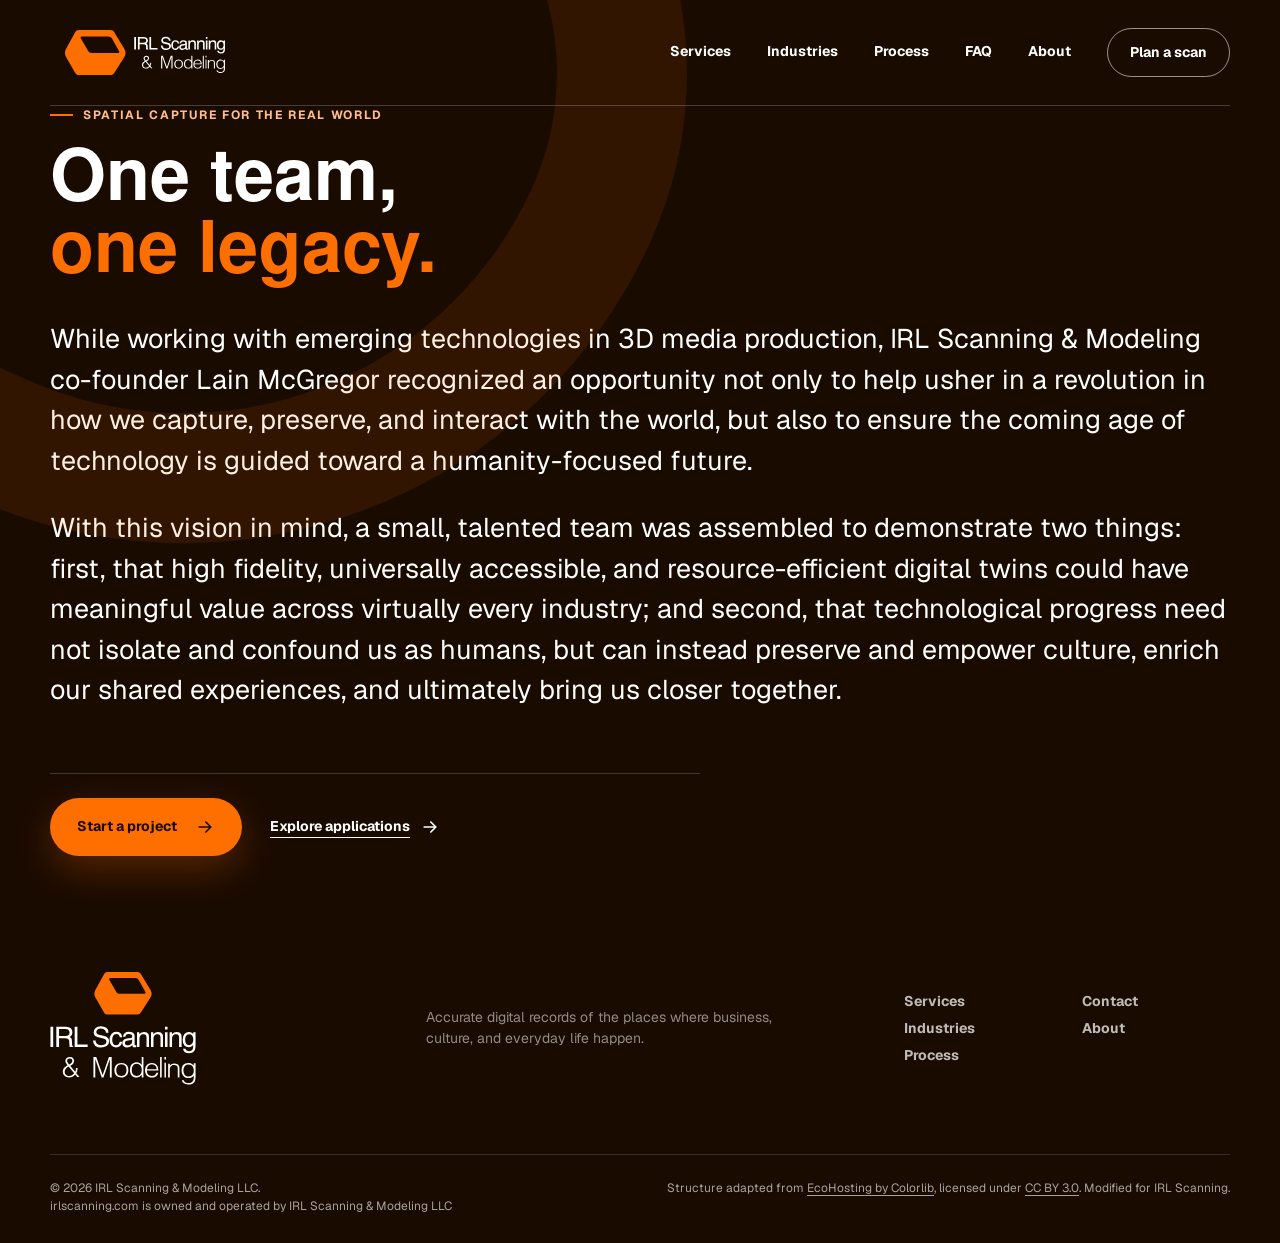
==== commit 694af6dc: "docs: replace about page placeholder with actual copy, remove leftover stats dl." ====
--- a/public/about.html
+++ b/public/about.html
@@ -78,11 +78,24 @@
               <span></span> Spatial capture for the real world
             </p>
             <h1>One team,<br /><em>one legacy.</em></h1>
-            <p class="hero-lede">
-              Founded in 1275 by Montrose Irl, Joaquin Scanning, and Andrus
-              Modeling, IRL Scanning &amp; Modeling has been creating
-              virtualized spaces for over 750 years.<br />
+            <p class="hero-copy">
+              While working with emerging technologies in 3D media production,
+              IRL Scanning & Modeling co-founder Lain McGregor recognized an
+              opportunity not only to help usher in a revolution in how we
+              capture, preserve, and interact with the world, but also to ensure
+              the coming age of technology is guided toward a humanity-focused
+              future.
             </p>
+            <p class="hero-copy">
+              With this vision in mind, a small, talented team was assembled to
+              demonstrate two things: first, that high fidelity, universally
+              accessible, and resource-efficient digital twins could have
+              meaningful value across virtually every industry; and second, that
+              technological progress need not isolate and confound us as humans,
+              but can instead preserve and empower culture, enrich our shared
+              experiences, and ultimately bring us closer together.
+            </p>
+            <div class="hero-stats"></div>
             <div class="hero-actions">
               <a class="button button-primary" href="contact.html"
                 >Start a project
@@ -93,20 +106,6 @@
                 <svg aria-hidden="true"><use href="#icon-arrow" /></svg>
               </a>
             </div>
-            <dl class="hero-stats">
-              <div>
-                <dt>Millimeter</dt>
-                <dd>detail where required</dd>
-              </div>
-              <div>
-                <dt>Any scale</dt>
-                <dd>rooms to campuses</dd>
-              </div>
-              <div>
-                <dt>Useful data</dt>
-                <dd>delivered your way</dd>
-              </div>
-            </dl>
           </div>
         </div>
       </section>
